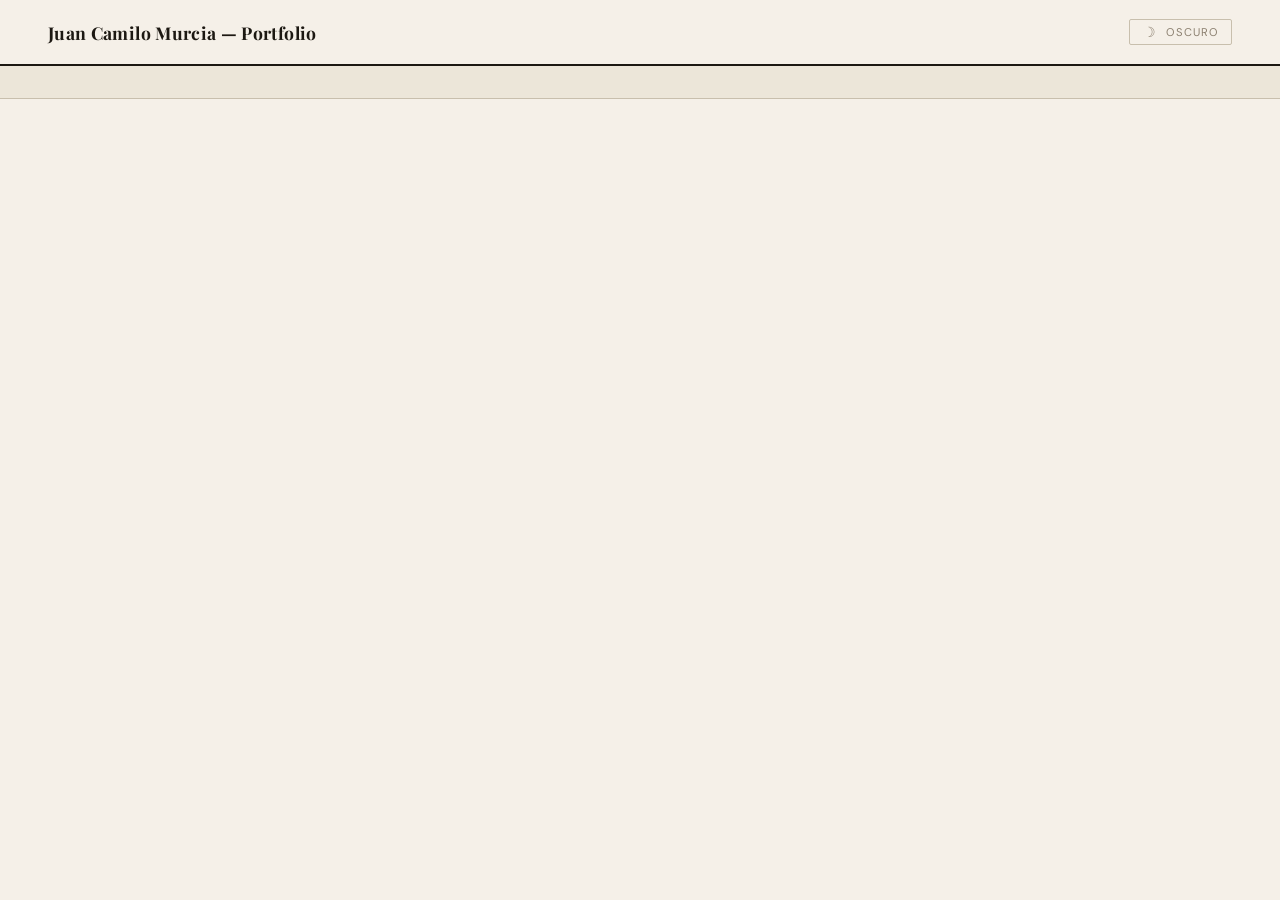
==== index.html @ eb1e0604 "first commit" ====
<!DOCTYPE html>
<html lang="es">
<head>
  <meta charset="UTF-8">
  <meta name="viewport" content="width=device-width, initial-scale=1.0">
  <title>Portfolio — Editorial</title>
  <link href="https://fonts.googleapis.com/css2?family=Playfair+Display:ital,wght@0,400;0,700;0,900;1,400;1,700&family=DM+Sans:wght@300;400;500&display=swap" rel="stylesheet">
  <link rel="stylesheet" href="style.css">
</head>
<body>

<header>
  <div class="logo">Juan Camilo Murcia — Portfolio</div>
  <button class="theme-toggle" id="theme-toggle" onclick="toggleTheme()">
    <span class="toggle-icon" id="toggle-icon">☽</span>
    <span id="toggle-label">Oscuro</span>
  </button>
</header>

<!-- Filtros: se construyen dinámicamente desde data.json -->
<div class="filters-bar" id="filters-bar"></div>

<!-- Proyectos: se construyen dinámicamente desde data.json -->
<div class="projects-wrap" id="projects-wrap"></div>

<!-- Viewer: se mueve dinámicamente con JS tras cada proyecto -->
<div class="viewer-panel" id="viewer-panel">
  <div class="viewer-header">
    <span class="viewer-title" id="viewer-title"></span>
    <button class="viewer-close" onclick="closeViewer()">✕ cerrar</button>
  </div>
  <div class="viewer-iframe-wrap" id="iframe-wrap">
    <iframe id="notebook-frame" src="about:blank" title="Notebook Viewer"></iframe>
  </div>
  <div class="viewer-resize"></div>
</div>

<script src="main.js"></script>
<script src="theme.js"></script>
</body>
</html>
---- style.css ----
*, *::before, *::after { box-sizing: border-box; margin: 0; padding: 0; }

:root {
  --cream: #f5f0e8;
  --cream2: #ece6d9;
  --cream3: #e2dace;
  --ink: #1c1812;
  --ink2: #3d3828;
  --muted: #8c8070;
  --accent: #b85c2a;
  --accent2: #d4884d;
  --rule: #c8bfad;
}

/* ── DARK MODE ── */
[data-theme="dark"] {
  --cream: #16140f;
  --cream2: #1e1b14;
  --cream3: #252018;
  --ink: #e8e0cc;
  --ink2: #c8bfa8;
  --muted: #6b6355;
  --accent: #c97a45;
  --accent2: #e09660;
  --rule: #2e2a20;
}

body {
  background: var(--cream);
  color: var(--ink);
  font-family: 'DM Sans', sans-serif;
  min-height: 100vh;
  transition: background 0.35s ease, color 0.35s ease;
}

/* ── HEADER ── */
header {
  border-bottom: 2px solid var(--ink);
  padding: 1.2rem 3rem;
  display: flex;
  align-items: center;
  justify-content: space-between;
  transition: border-color 0.35s ease;
}

.logo {
  font-family: 'Playfair Display', serif;
  font-size: 1.1rem;
  font-weight: 700;
  letter-spacing: 0.02em;
}

/* ── THEME TOGGLE ── */
.theme-toggle {
  display: flex;
  align-items: center;
  gap: 0.6rem;
  background: none;
  border: 1px solid var(--rule);
  border-radius: 2px;
  padding: 0.3rem 0.8rem;
  cursor: pointer;
  transition: all 0.2s;
  color: var(--muted);
  font-family: 'DM Sans', sans-serif;
  font-size: 0.7rem;
  text-transform: uppercase;
  letter-spacing: 0.1em;
}
.theme-toggle:hover {
  border-color: var(--ink2);
  color: var(--ink);
}
.theme-toggle .toggle-icon {
  font-size: 0.9rem;
  line-height: 1;
  transition: transform 0.4s ease;
}
.theme-toggle:hover .toggle-icon { transform: rotate(20deg); }

/* ── FILTERS ── */
.filters-bar {
  display: flex;
  align-items: center;
  gap: 0.5rem;
  padding: 1rem 3rem;
  border-bottom: 1px solid var(--rule);
  background: var(--cream2);
  transition: background 0.35s ease, border-color 0.35s ease;
}

.filter-label {
  font-size: 0.68rem;
  text-transform: uppercase;
  letter-spacing: 0.12em;
  color: var(--muted);
  margin-right: 0.5rem;
}

.filter-btn {
  font-family: 'DM Sans', sans-serif;
  font-size: 0.72rem;
  text-transform: uppercase;
  letter-spacing: 0.08em;
  padding: 0.3rem 0.9rem;
  border: 1px solid var(--rule);
  border-radius: 2px;
  background: transparent;
  color: var(--muted);
  cursor: pointer;
  transition: all 0.18s;
}
.filter-btn:hover { border-color: var(--ink2); color: var(--ink); }
.filter-btn.active {
  background: var(--ink);
  border-color: var(--ink);
  color: var(--cream);
}

/* ── PROJECTS LIST ── */
.projects-wrap { padding: 0 3rem; }

.project-row {
  display: grid;
  grid-template-columns: 3rem 1fr auto;
  align-items: start;
  gap: 2rem;
  padding: 2.2rem 0;
  border-bottom: 1px solid var(--rule);
  cursor: pointer;
  transition: border-color 0.35s ease;
}
.project-row:hover .proj-title { color: var(--accent); }
.project-row.active .proj-title { color: var(--accent); }

.proj-num {
  font-family: 'Playfair Display', serif;
  font-size: 0.85rem;
  color: var(--muted);
  padding-top: 0.2rem;
}

.proj-body { display: flex; flex-direction: column; gap: 0.5rem; }

.proj-title {
  font-family: 'Playfair Display', serif;
  font-size: 1.35rem;
  font-weight: 700;
  line-height: 1.25;
  transition: color 0.2s;
}

.proj-desc {
  font-size: 0.85rem;
  color: var(--muted);
  line-height: 1.65;
  max-width: 560px;
}

.proj-tags {
  display: flex;
  gap: 0.5rem;
  flex-wrap: wrap;
  margin-top: 0.3rem;
}

.tag {
  font-size: 0.65rem;
  text-transform: uppercase;
  letter-spacing: 0.1em;
  padding: 0.2rem 0.6rem;
  border: 1px solid var(--rule);
  border-radius: 2px;
  color: var(--muted);
  transition: border-color 0.35s ease;
}

.proj-meta {
  text-align: right;
  display: flex;
  flex-direction: column;
  align-items: flex-end;
  gap: 0.8rem;
  padding-top: 0.2rem;
}

.proj-date {
  font-family: 'Playfair Display', serif;
  font-style: italic;
  font-size: 0.82rem;
  color: var(--muted);
  white-space: nowrap;
}

.read-btn {
  font-size: 0.7rem;
  text-transform: uppercase;
  letter-spacing: 0.1em;
  color: var(--accent);
  background: none;
  border: none;
  cursor: pointer;
  display: flex;
  align-items: center;
  gap: 0.4rem;
  transition: gap 0.2s;
}
.read-btn:hover { gap: 0.7rem; }

.repo-btn {
  text-decoration: none;
  color: var(--muted);
}
.repo-btn:hover { color: var(--ink); gap: 0.7rem; }

/* ── VIEWER ── */
.viewer-panel {
  display: none;
  border: 1px solid var(--rule);
  border-radius: 4px;
  overflow: hidden;
  margin: 1.5rem 0 0.5rem;
  background: var(--cream2);
  transition: background 0.35s ease, border-color 0.35s ease;
}
.viewer-panel.open { display: block; animation: fadeIn 0.22s ease; }
@keyframes fadeIn {
  from { opacity: 0; transform: translateY(-8px); }
  to   { opacity: 1; transform: translateY(0); }
}

.viewer-header {
  display: flex;
  align-items: center;
  justify-content: space-between;
  padding: 0.9rem 1.4rem;
  border-bottom: 1px solid var(--rule);
  background: var(--cream3);
  transition: background 0.35s ease, border-color 0.35s ease;
}

.viewer-title {
  font-family: 'Playfair Display', serif;
  font-style: italic;
  font-size: 0.88rem;
  color: var(--ink2);
}

.viewer-close {
  font-size: 0.7rem;
  text-transform: uppercase;
  letter-spacing: 0.1em;
  color: var(--muted);
  background: none;
  border: none;
  cursor: pointer;
  transition: color 0.15s;
}
.viewer-close:hover { color: var(--accent); }

.viewer-iframe-wrap { background: #fff; }
.viewer-iframe-wrap iframe {
  width: 100%; height: 580px;
  border: none; display: block;
}

.viewer-resize {
  height: 8px;
  background: var(--cream3);
  border-top: 1px solid var(--rule);
  cursor: ns-resize;
  display: flex;
  align-items: center;
  justify-content: center;
  color: var(--muted);
  font-size: 0.7rem;
  letter-spacing: 4px;
  transition: background 0.35s ease;
}

/* ── RESPONSIVE ── */
@media (max-width: 700px) {
  header, .projects-wrap, .filters-bar { padding-left: 1.5rem; padding-right: 1.5rem; }
  .project-row { grid-template-columns: 2rem 1fr; }
  .proj-meta { display: none; }
}
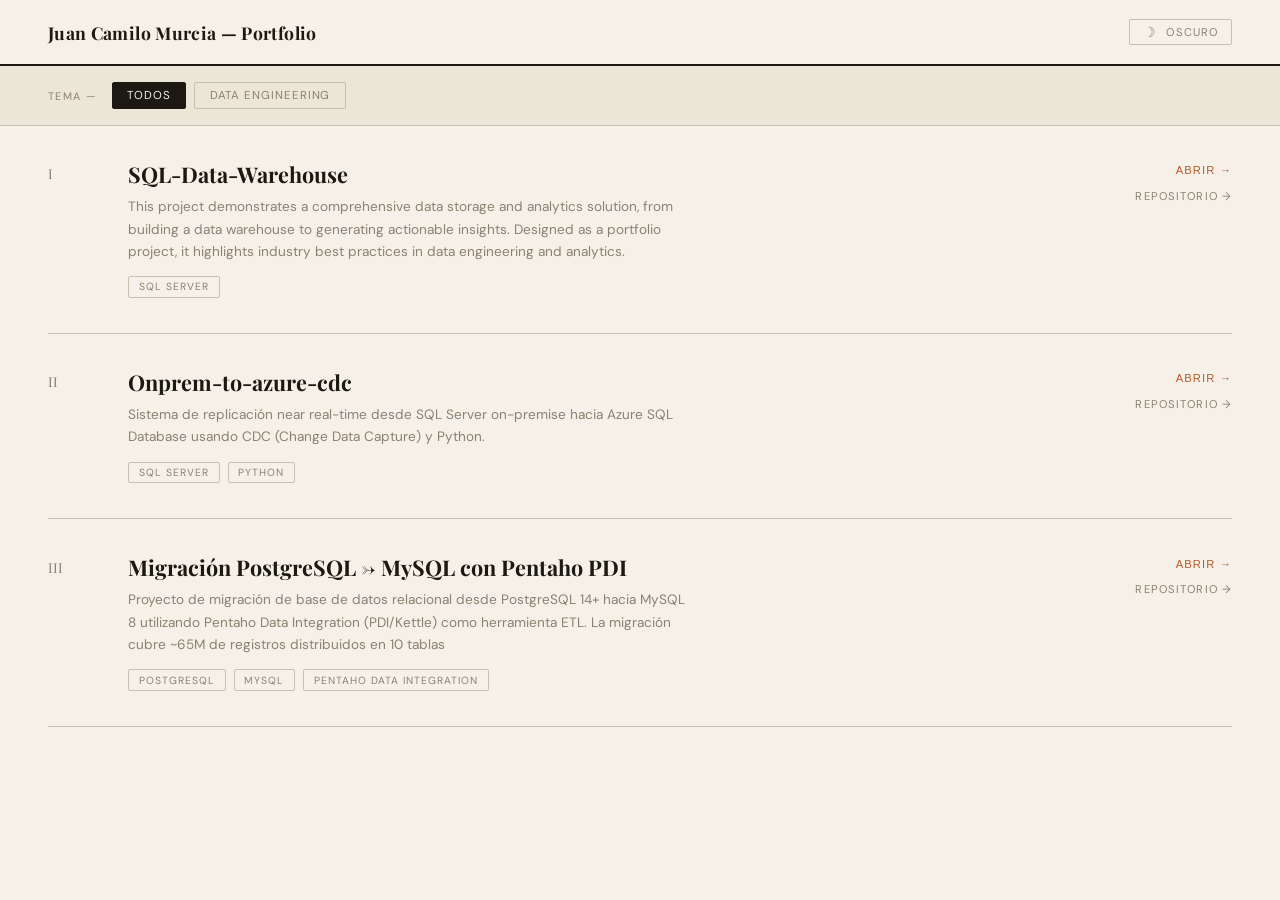
==== commit 12959625: "change title" ====
--- a/index.html
+++ b/index.html
@@ -3,7 +3,7 @@
 <head>
   <meta charset="UTF-8">
   <meta name="viewport" content="width=device-width, initial-scale=1.0">
-  <title>Portfolio — Editorial</title>
+  <title>Juan Camilo Murcia Lara</title>
   <link href="https://fonts.googleapis.com/css2?family=Playfair+Display:ital,wght@0,400;0,700;0,900;1,400;1,700&family=DM+Sans:wght@300;400;500&display=swap" rel="stylesheet">
   <link rel="stylesheet" href="style.css">
 </head>
